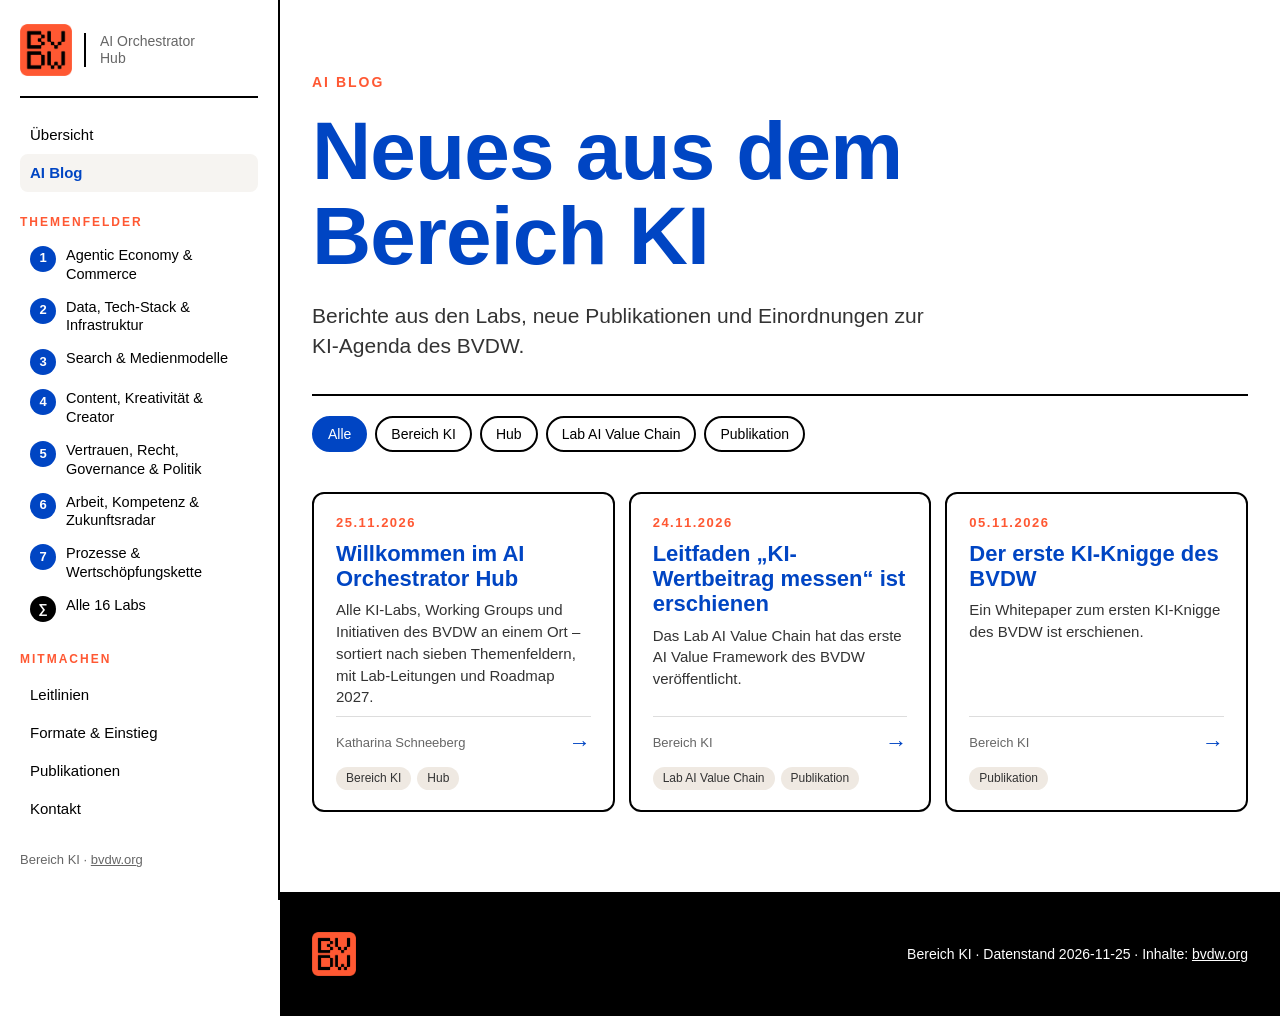
==== blog.html @ d3e9bbbf "AI Blog, Newsletter-Format entfernt Co-Authored-By: Claude Opus 5.5 <noreply@anthropic.com> Claude-S" ====
<!DOCTYPE html>
<html lang="de">
<head>
  <meta charset="utf-8">
  <meta name="viewport" content="width=device-width, initial-scale=1">
  <title>AI Blog · BVDW AI Orchestrator Hub</title>
  <link rel="icon" href="assets/favicon.png">
  <link rel="stylesheet" href="assets/style.css">
  <script src="assets/app.js" defer></script>
</head>
<body data-seite="blog">
  <div id="app"></div>
</body>
</html>
---- assets/style.css ----
/* BVDW AI Orchestrator Hub – Design angelehnt an „BVDW KI-Strategie 2027–2029“ */
@font-face {
  font-family: "PP Telegraf";
  src: url("../fonts/PPTelegraf-Regular.otf") format("opentype");
  font-weight: 400;
  font-display: swap;
}
@font-face {
  font-family: "PP Telegraf";
  src: url("../fonts/PPTelegraf-Ultrabold.otf") format("opentype");
  font-weight: 600 900;
  font-display: swap;
}

:root {
  --blau: #0045C3;
  --orange: #FF5833;
  --schwarz: #000;
  --weiss: #fff;
  --beige: #efe9e2;
  --beige-rand: #d6cec3;
  --grau: #666;
  --grau-hell: #f6f4f1;
  --ok: #1f7a4d;
  --font: "PP Telegraf", Arial, sans-serif;
}

* { box-sizing: border-box; }
html, body { margin: 0; }
body { font-family: var(--font); color: var(--schwarz); background: var(--weiss); line-height: 1.45; -webkit-font-smoothing: antialiased; }
a { color: inherit; }
b, strong, h1, h2, h3, h4 { font-weight: 700; }
.wrap { max-width: 1240px; margin: 0 auto; padding: 0 32px; }

/* Kopfleiste */
.topbar { display: flex; justify-content: space-between; align-items: center; gap: 24px; padding: 22px 0; border-bottom: 2px solid var(--schwarz); position: relative; z-index: 2; }
.logo-link { display: flex; align-items: center; gap: 14px; text-decoration: none; }
.logo { height: 34px; width: auto; display: block; }
.wortmarke { font-weight: 700; font-size: 30px; letter-spacing: .01em; line-height: 1; }
.logo-zusatz { font-size: 14px; color: var(--grau); border-left: 2px solid var(--schwarz); padding-left: 14px; line-height: 1.2; }
.topbar nav { display: flex; gap: 22px; flex-wrap: wrap; font-size: 15px; }
.topbar nav a { text-decoration: none; }
.topbar nav a:hover { color: var(--blau); }

/* Hero wie Cover der KI-Strategie */
.hero { position: relative; overflow: hidden; padding: 72px 0 64px; }
.hero-block { position: absolute; top: 0; right: max(32px, calc((100vw - 1240px) / 2 + 32px)); width: 300px; height: 330px; background: var(--blau); border-radius: 0 0 36px 36px; }
.hero-bild { position: absolute; top: 40px; right: max(32px, calc((100vw - 1240px) / 2 + 32px)); width: 290px; height: 500px; object-fit: contain; pointer-events: none; }
.hero-inhalt { position: relative; max-width: 760px; }
.eyebrow { font-weight: 700; font-size: 14px; letter-spacing: 2px; text-transform: uppercase; color: var(--orange); margin: 0 0 16px; }
h1 { font-size: clamp(40px, 6.4vw, 84px); line-height: 1.04; color: var(--blau); margin: 0 0 22px; letter-spacing: -.01em; }
.lead { font-size: 21px; color: #333; margin: 0; max-width: 640px; }
.kennzahlen { display: flex; gap: 0; margin-top: 44px; border-top: 2px solid var(--schwarz); max-width: 640px; }
.kennzahl { padding: 16px 32px 0 0; margin-right: 32px; }
.kennzahl b { display: block; font-size: 44px; line-height: 1; color: var(--blau); }
.kennzahl span { font-size: 14px; color: var(--grau); }

/* Filter */
.filter { display: flex; gap: 8px; flex-wrap: wrap; align-items: center; padding: 22px 0; border-top: 2px solid var(--schwarz); border-bottom: 2px solid var(--schwarz); position: sticky; top: 0; background: var(--weiss); z-index: 3; }
.chip { font: inherit; font-size: 14px; border: 2px solid var(--schwarz); background: var(--weiss); padding: 6px 14px; border-radius: 999px; cursor: pointer; color: var(--schwarz); }
.chip:hover { border-color: var(--blau); color: var(--blau); }
.chip[aria-pressed="true"] { background: var(--blau); border-color: var(--blau); color: var(--weiss); }
.suche { margin-left: auto; font: inherit; font-size: 14px; padding: 8px 16px; border-radius: 999px; border: 2px solid var(--schwarz); min-width: 240px; }
.suche:focus { outline: none; border-color: var(--blau); }

/* Themenfelder */
.feldgruppe { padding: 48px 0 8px; }
.feldkopf { display: flex; justify-content: space-between; align-items: flex-end; gap: 24px; margin-bottom: 18px; }
.feldkopf h2 { font-size: 30px; line-height: 1.15; color: var(--blau); margin: 0; }
.feldkopf p { margin: 6px 0 0; color: var(--grau); font-size: 16px; max-width: 760px; }
.feldnr { color: var(--orange); }

/* Kacheln wie Lab-Übersicht in der Strategie */
.kacheln { display: grid; grid-template-columns: repeat(auto-fill, minmax(262px, 1fr)); gap: 14px; }
.kachel {
  background: var(--weiss); border: 2px solid var(--schwarz); border-left: 10px solid var(--blau); border-radius: 12px;
  padding: 18px 20px; text-decoration: none; display: flex; flex-direction: column; gap: 8px; min-height: 200px;
  transition: transform .15s ease, box-shadow .15s ease;
}
.kachel:hover, .kachel:focus-visible { transform: translateY(-3px); box-shadow: 6px 6px 0 var(--blau); outline: none; }
.kachel .kopf { display: flex; justify-content: space-between; align-items: center; }
.nr { width: 38px; height: 38px; border-radius: 50%; background: var(--blau); color: var(--weiss); font-weight: 700; font-size: 18px; display: grid; place-items: center; flex: none; }
.kachel h3 { font-size: 21px; line-height: 1.15; margin: 4px 0 0; }
.kachel .heimat { color: var(--grau); font-size: 15px; margin: 0; }
.kachel .kurz { margin: 0; font-size: 15px; color: #333; }
.kachel .fuss { margin-top: auto; display: flex; justify-content: space-between; align-items: center; font-size: 13px; color: var(--grau); padding-top: 10px; border-top: 1px solid #ddd; }
.pfeil { font-size: 22px; color: var(--blau); font-weight: 700; }

.badge { display: inline-block; font-size: 12px; padding: 3px 10px; border-radius: 999px; border: 1.5px solid currentColor; white-space: nowrap; line-height: 1.3; }
.badge.aktiv, .badge.abgeschlossen { color: var(--ok); }
.badge.in-arbeit, .badge.im-aufbau { color: var(--blau); }
.badge.in-planung, .badge.in-klaerung { color: var(--orange); }
.badge.geplant, .badge.pausiert { color: var(--grau); }

/* Lab-Seite */
.zurueck { display: inline-block; margin-bottom: 26px; text-decoration: none; font-size: 15px; color: var(--blau); }
.lab-meta { display: flex; gap: 12px; align-items: center; flex-wrap: wrap; font-size: 17px; color: #333; margin-top: -6px; }
section.block { padding-top: 52px; }
section.block > h2 { font-size: 34px; color: var(--schwarz); margin: 0 0 6px; }
section.block > .unter { margin: 0 0 22px; color: var(--grau); }
.personen { display: grid; grid-template-columns: repeat(auto-fill, minmax(250px, 1fr)); gap: 14px; }
.person { border: 2px solid var(--schwarz); border-radius: 12px; padding: 18px 20px; }
.person .rolle { font-weight: 700; font-size: 12px; text-transform: uppercase; letter-spacing: 1.5px; color: var(--orange); }
.person .name { font-weight: 700; font-size: 21px; margin: 6px 0 2px; }
.person .firma { color: var(--grau); font-size: 15px; }
.ziele { list-style: none; padding: 0; margin: 0; display: grid; gap: 10px; }
.ziele li { background: var(--beige); border: 1px solid var(--beige-rand); border-radius: 12px; padding: 14px 18px 14px 50px; position: relative; font-size: 17px; }
.ziele li::before { content: "→"; position: absolute; left: 20px; font-weight: 700; color: var(--blau); }

.roadmap { display: grid; grid-template-columns: repeat(4, 1fr); gap: 12px; }
.quartal { background: var(--beige); border: 1px solid var(--beige-rand); border-radius: 20px; padding: 18px; min-height: 220px; display: flex; flex-direction: column; gap: 8px; }
.quartal h3 { margin: 0 0 4px; font-size: 26px; color: var(--blau); display: flex; justify-content: space-between; align-items: baseline; }
.quartal h3 small { font-weight: 400; font-size: 14px; color: var(--grau); }
.meilenstein { background: var(--weiss); border-radius: 10px; padding: 12px 14px; }
.meilenstein .typ { font-weight: 700; font-size: 11px; text-transform: uppercase; letter-spacing: 1.5px; color: var(--orange); }
.meilenstein .titel { font-weight: 700; font-size: 16px; margin: 3px 0 4px; line-height: 1.25; }
.meilenstein p { margin: 0 0 8px; font-size: 14px; color: #444; }
.meilenstein .wer { font-size: 12px; color: var(--grau); }
.leer { color: var(--grau); font-size: 14px; margin: 0; }
.hinweis { background: var(--beige); border: 1px solid var(--beige-rand); border-radius: 12px; padding: 16px 20px; font-size: 16px; color: #333; margin: 0; }

.aktionen { display: flex; gap: 12px; flex-wrap: wrap; margin-top: 30px; }
.btn { display: inline-flex; align-items: center; gap: 8px; text-decoration: none; font-size: 15px; font-weight: 700; padding: 12px 22px; border-radius: 999px; border: 2px solid var(--blau); background: var(--blau); color: var(--weiss); }
.btn:hover { background: var(--schwarz); border-color: var(--schwarz); }
.btn.sekundaer { background: var(--weiss); color: var(--schwarz); border-color: var(--schwarz); }
.btn.sekundaer:hover { color: var(--blau); border-color: var(--blau); background: var(--weiss); }

/* Fußzeile: dunkle Flächen sind schwarz */
footer { margin-top: 80px; background: var(--schwarz); color: var(--weiss); padding: 40px 0; font-size: 14px; }
footer .wrap { display: flex; justify-content: space-between; gap: 24px; flex-wrap: wrap; align-items: center; }
footer .wortmarke { font-size: 22px; }
footer a { color: var(--weiss); }

@media (max-width: 1000px) {
  .hero-block, .hero-bild { display: none; }
  .roadmap { grid-template-columns: repeat(2, 1fr); }
}
@media (max-width: 600px) {
  .roadmap { grid-template-columns: 1fr; }
  .suche { margin-left: 0; width: 100%; }
  .topbar nav { display: none; }
  .filter { position: static; }
}

/* Intro & Leitlinien */
.intro { padding: 8px 32px 24px; }
.intro-text { font-size: 22px; line-height: 1.4; max-width: 900px; margin: 0 0 28px; }
.leitlinien { display: grid; grid-template-columns: repeat(3, 1fr); gap: 12px; margin-bottom: 40px; }
.leitlinie { background: var(--beige); border: 1px solid var(--beige-rand); border-radius: 20px; padding: 20px 22px; }
.leitlinie h3 { color: var(--blau); font-size: 26px; margin: 12px 0 4px; }
.leitlinie p { margin: 0; color: #333; }

/* Blöcke Startseite */
section.block > h2, .block h2 { font-size: 38px; line-height: 1.1; margin: 0 0 22px; }
.formate { display: grid; grid-template-columns: repeat(3, 1fr); gap: 12px; }
.format { position: relative; display: flex; flex-direction: column; gap: 6px; text-decoration: none; border: 2px solid var(--schwarz); border-radius: 12px; padding: 18px 20px 40px; }
.format h3 { margin: 0; font-size: 19px; color: var(--blau); }
.format p { margin: 0; font-size: 15px; color: #333; }
.format .pfeil { position: absolute; right: 18px; bottom: 10px; }
a.format:hover { box-shadow: 6px 6px 0 var(--blau); }
.publis { border-top: 2px solid var(--schwarz); }
.publi { display: grid; grid-template-columns: 130px 1fr 30px; gap: 16px; align-items: center; padding: 16px 0; border-bottom: 1px solid #ccc; text-decoration: none; font-size: 18px; }
.publi .datum { color: var(--orange); font-weight: 700; font-size: 15px; }
.publi:hover .titel { color: var(--blau); }
.kontakt { background: var(--blau); color: var(--weiss); border-radius: 20px; padding: 36px 40px; display: flex; justify-content: space-between; align-items: center; gap: 24px; flex-wrap: wrap; }
.kontakt .eyebrow { color: var(--weiss); opacity: .8; }
.kontakt h2 { color: var(--weiss); margin: 0 0 8px !important; }
.kontakt p { margin: 0; font-size: 17px; }
.kontakt .btn { background: var(--weiss); color: var(--blau); border-color: var(--weiss); }
.kontakt .btn:hover { background: var(--schwarz); color: var(--weiss); border-color: var(--schwarz); }

/* Lab-Seite Ergänzungen */
.person.bvdw { border-color: var(--blau); }
.person.bvdw .rolle { color: var(--blau); }
.person a.firma { color: var(--blau); text-decoration: none; display: inline-block; margin-top: 2px; }
.person.leer-person { border-style: dashed; color: var(--grau); }
.termine { margin: 18px 0 0; font-size: 16px; }

@media (max-width: 1000px) { .formate { grid-template-columns: repeat(2, 1fr); } }
@media (max-width: 600px) { .leitlinien, .formate { grid-template-columns: 1fr; } .publi { grid-template-columns: 1fr 24px; } .publi .datum { grid-column: 1 / -1; } }

/* Visual Startseite: Netzwerk aus KI und Themenfeldern */
.hero-netz { position: absolute; top: 0; right: max(16px, calc((100vw - 1240px) / 2 + 16px)); width: 460px; height: 500px; overflow: visible; }
.netz-linie { stroke: #FF5833; stroke-width: 3; }
.netz-ring { stroke: #000; stroke-width: 1.5; stroke-dasharray: 4 6; opacity: .35; }
.netz-puls { fill: #fff; stroke: #FF5833; stroke-width: 2; }
.netz-halo { fill: none; stroke: #FF5833; stroke-width: 2; opacity: .5; transform-origin: 250px 290px; animation: halo 3.2s ease-out infinite; }
@keyframes halo { from { transform: scale(.85); opacity: .7; } to { transform: scale(1.35); opacity: 0; } }
.netz-ki { fill: #fff; font: 700 40px var(--font); text-anchor: middle; }
.netz-knoten circle { fill: #fff; stroke: #000; stroke-width: 2.5; }
.netz-knoten text { fill: var(--blau); font: 700 22px var(--font); text-anchor: middle; }
@media (prefers-reduced-motion: reduce) { .netz-halo { animation: none; } .netz-puls { display: none; } }
@media (max-width: 1000px) { .hero-netz { display: none; } }

/* Themenfelder als große Kacheln, Labs klappen darunter auf */
.felder-kopf { display: flex; justify-content: space-between; align-items: flex-end; gap: 24px; flex-wrap: wrap; padding-top: 24px; border-top: 2px solid var(--schwarz); margin-bottom: 22px; }
.felder-kopf h2 { font-size: 38px; line-height: 1.1; margin: 0 0 6px; }
.felder-kopf .unter { margin: 0; color: var(--grau); }
.felder-kopf .suche { margin-left: 0; }
.feldkacheln { display: grid; grid-template-columns: repeat(4, minmax(0, 1fr)); gap: 12px; }
.feldkachel {
  font: inherit; text-align: left; cursor: pointer; color: var(--schwarz);
  background: var(--beige); border: 1px solid var(--beige-rand); border-radius: 20px;
  padding: 22px 22px 18px; min-height: 250px; display: flex; flex-direction: column; gap: 10px;
  transition: transform .15s ease, box-shadow .15s ease, background .15s ease;
}
.feldkachel:hover { transform: translateY(-3px); box-shadow: 0 10px 24px rgba(0,0,0,.08); }
.feldkachel:focus-visible { outline: 3px solid var(--orange); outline-offset: 2px; }
.feldkachel-nr { font-weight: 700; font-size: 56px; line-height: .9; color: var(--orange); }
.feldkachel-name { hyphens: auto; overflow-wrap: break-word; font-weight: 700; font-size: 23px; line-height: 1.12; color: var(--blau); }
.feldkachel-frage { font-size: 15px; color: #444; line-height: 1.4; }
.feldkachel-fuss { margin-top: auto; display: flex; justify-content: space-between; align-items: center; padding-top: 12px; border-top: 1px solid var(--beige-rand); font-size: 14px; font-weight: 700; }
.feldkachel .pfeil { transition: transform .2s ease; }
.feldkachel.aktiv { background: var(--blau); border-color: var(--blau); color: var(--weiss); }
.feldkachel.aktiv .feldkachel-name, .feldkachel.aktiv .feldkachel-frage, .feldkachel.aktiv .pfeil { color: var(--weiss); }
.feldkachel.aktiv .feldkachel-fuss { border-color: rgba(255,255,255,.35); }
.feldkachel.aktiv .pfeil { transform: rotate(180deg); }
.feldkachel.alle { background: var(--weiss); border: 2px solid var(--schwarz); justify-content: flex-start; }
.feldkachel.alle .feldkachel-name { font-size: 30px; color: var(--schwarz); margin-top: 6px; }
.feldkachel.alle.aktiv { background: var(--schwarz); border-color: var(--schwarz); }
.feldkachel.alle.aktiv .feldkachel-name { color: var(--weiss); }
.feldkachel.gedimmt { opacity: .35; }
.feldkachel.treffer { box-shadow: 0 0 0 3px var(--orange); }
.feldpanel { margin-top: 14px; padding: 28px; border: 2px solid var(--blau); border-radius: 20px; scroll-margin-top: 16px; animation: aufklappen .25s ease-out; }
.feldpanel .feldkopf { margin-bottom: 20px; align-items: flex-start; }
.schliessen { font: inherit; font-size: 14px; font-weight: 700; background: var(--weiss); border: 2px solid var(--schwarz); border-radius: 999px; padding: 8px 16px; cursor: pointer; flex: none; }
.schliessen:hover { border-color: var(--blau); color: var(--blau); }
@keyframes aufklappen { from { opacity: 0; transform: translateY(-6px); } to { opacity: 1; transform: none; } }
@media (prefers-reduced-motion: reduce) { .feldpanel { animation: none; } .feldkachel { transition: none; } }
@media (max-width: 1000px) { .feldkacheln { grid-template-columns: repeat(2, minmax(0, 1fr)); } }
@media (max-width: 600px) { .feldkacheln { grid-template-columns: 1fr; } .feldkachel { min-height: 0; } .feldpanel { padding: 18px; } .felder-kopf .suche { width: 100%; } }

/* ---------- Layout mit Navigationsmenü links ---------- */
.layout { display: grid; grid-template-columns: 280px minmax(0, 1fr); min-height: 100vh; }
.sidebar { position: sticky; top: 0; height: 100vh; overflow-y: auto; border-right: 2px solid var(--schwarz); background: var(--weiss); padding: 24px 20px 28px; display: flex; flex-direction: column; z-index: 10; }
.sidebar-kopf { display: flex; justify-content: space-between; align-items: center; padding-bottom: 20px; border-bottom: 2px solid var(--schwarz); margin-bottom: 18px; }
.menue-knopf { display: none; font: inherit; font-weight: 700; font-size: 14px; background: var(--weiss); border: 2px solid var(--schwarz); border-radius: 999px; padding: 8px 16px; cursor: pointer; }
.sidebar-nav { display: flex; flex-direction: column; flex: 1; }
.sidebar-nav ul { list-style: none; margin: 0; padding: 0; }
.nav-titel { font-weight: 700; font-size: 12px; letter-spacing: 2px; text-transform: uppercase; color: var(--orange); margin: 22px 0 8px; }
.nav-haupt a { display: block; padding: 8px 10px; border-radius: 8px; text-decoration: none; font-size: 15px; }
.nav-haupt a:hover, .nav-haupt a.aktiv { background: var(--grau-hell); color: var(--blau); }
.nav-haupt a.aktiv { font-weight: 700; }
.nav-feld { display: grid; grid-template-columns: 26px 1fr; gap: 10px; align-items: start; padding: 7px 10px; border-radius: 8px; text-decoration: none; font-size: 14.5px; line-height: 1.3; }
.nav-feld:hover { background: var(--grau-hell); color: var(--blau); }
.nav-nr { width: 26px; height: 26px; border-radius: 50%; background: var(--blau); color: var(--weiss); font-weight: 700; font-size: 13px; display: grid; place-items: center; }
.nav-nr.alle { background: var(--schwarz); }
.nav-feld.aktiv { background: var(--blau); color: var(--weiss); font-weight: 700; }
.nav-feld.aktiv .nav-nr { background: var(--weiss); color: var(--blau); }
.nav-labs { margin: 4px 0 8px 22px !important; border-left: 2px solid var(--beige-rand); }
.nav-labs a { display: block; padding: 5px 12px; font-size: 13.5px; text-decoration: none; color: #333; line-height: 1.3; }
.nav-labs a:hover { color: var(--blau); }
.nav-labs a[aria-current="page"] { color: var(--blau); font-weight: 700; border-left: 3px solid var(--orange); margin-left: -2px; }
.nav-fuss { margin-top: auto; padding-top: 24px; font-size: 13px; color: var(--grau); }
.sidebar .logo-link { gap: 12px; }
.sidebar .wortmarke { font-size: 28px; }
.sidebar .logo { height: 52px; width: 52px; }

/* Inhalt: Hero-Grafiken relativ zum Inhaltsbereich */
.hero .wrap { position: relative; }
.hero-netz { right: 0; }
.hero-block, .hero-bild { right: 32px; }
.inhalt footer { margin-top: 80px; }

/* Leitlinien als Bildkacheln */
.leitlinie { padding: 0; overflow: hidden; border: 0; display: flex; flex-direction: column; }
.leitlinie-bild { height: 170px; display: grid; place-items: center; padding: 18px 18px 6px; }
.leitlinie-bild svg { width: 100%; height: 100%; max-width: 260px; overflow: visible; }
.leitlinie h3, .leitlinie p { padding: 0 24px; }
.leitlinie h3 { margin: 6px 0 4px; font-size: 30px; }
.leitlinie p { padding-bottom: 24px; }
.leitlinie.daten { background: var(--blau); color: var(--weiss); }
.leitlinie.kreativitaet { background: var(--orange); color: var(--schwarz); }
.leitlinie.verantwortung { background: var(--schwarz); color: var(--weiss); }
.leitlinie.daten h3, .leitlinie.daten p, .leitlinie.verantwortung h3, .leitlinie.verantwortung p { color: var(--weiss); }
.leitlinie.kreativitaet h3, .leitlinie.kreativitaet p { color: var(--schwarz); }

@media (max-width: 1200px) and (min-width: 901px) { .hero-netz { width: 360px; height: 390px; } .hero-inhalt { max-width: 560px; } }
@media (max-width: 900px) {
  .layout { grid-template-columns: minmax(0, 1fr); }
  h1 { font-size: clamp(34px, 10vw, 56px); overflow-wrap: break-word; hyphens: auto; }
  .wrap { padding: 0 20px; }
  .sidebar { position: sticky; top: 0; height: auto; border-right: 0; border-bottom: 2px solid var(--schwarz); padding: 14px 20px; }
  .sidebar-kopf { border-bottom: 0; padding-bottom: 0; margin-bottom: 0; }
  .menue-knopf { display: inline-block; }
  .sidebar-nav { display: none; }
  .sidebar.offen { max-height: 100vh; overflow-y: auto; }
  .sidebar.offen .sidebar-nav { display: flex; padding-top: 10px; }
  .hero-netz { display: none; }
}
@media (max-width: 700px) { .leitlinien { grid-template-columns: 1fr; } }
body { overflow-x: clip; }
footer .logo { height: 44px; width: 44px; }

/* ---------- AI Blog ---------- */
.blog-hero { padding-bottom: 32px; }
.blog-filter { display: flex; gap: 8px; flex-wrap: wrap; padding: 20px 0; border-top: 2px solid var(--schwarz); margin-bottom: 20px; }
.blogliste { display: grid; grid-template-columns: repeat(3, minmax(0, 1fr)); gap: 14px; }
.blogkarte { display: flex; flex-direction: column; gap: 8px; text-decoration: none; border: 2px solid var(--schwarz); border-radius: 12px; padding: 20px 22px; min-height: 220px; transition: transform .15s ease, box-shadow .15s ease; }
.blogkarte:hover, .blogkarte:focus-visible { transform: translateY(-3px); box-shadow: 6px 6px 0 var(--orange); outline: none; }
.blog-datum { font-weight: 700; font-size: 13px; letter-spacing: 1.5px; color: var(--orange); }
.blogkarte h3 { margin: 0; font-size: 22px; line-height: 1.15; color: var(--blau); }
.blogkarte p { margin: 0; font-size: 15px; color: #333; }
.blog-fuss { margin-top: auto; display: flex; justify-content: space-between; align-items: center; padding-top: 10px; border-top: 1px solid #ddd; font-size: 13px; color: var(--grau); }
.blog-tags { display: flex; gap: 6px; flex-wrap: wrap; }
.tag { font-size: 12px; padding: 3px 10px; border-radius: 999px; background: var(--beige); color: #333; }
.beitrag { padding-top: 56px; max-width: 820px; margin-left: 0; }
.beitrag h1 { font-size: clamp(36px, 5vw, 60px); }
.beitrag .lead { margin-bottom: 8px; }
.beitrag-text { font-size: 18px; line-height: 1.65; padding-top: 24px; margin-top: 24px; border-top: 2px solid var(--schwarz); }
.beitrag-text h2 { font-size: 30px; color: var(--blau); margin: 36px 0 10px; line-height: 1.15; }
.beitrag-text h3 { font-size: 22px; margin: 28px 0 8px; }
.beitrag-text h4 { font-size: 18px; margin: 22px 0 6px; }
.beitrag-text a { color: var(--blau); }
.beitrag-text ul, .beitrag-text ol { padding-left: 22px; }
.beitrag-text li { margin: 6px 0; }
.beitrag-text li::marker { color: var(--orange); }
.beitrag-text blockquote { margin: 24px 0; padding: 14px 22px; border-left: 6px solid var(--orange); background: var(--beige); border-radius: 0 12px 12px 0; font-size: 20px; }
.beitrag-text img { max-width: 100%; border-radius: 12px; }
.beitrag-text code { background: var(--grau-hell); padding: 1px 6px; border-radius: 4px; font-size: .9em; }
.beitrag .blog-tags { margin-top: 32px; }
@media (max-width: 1000px) { .blogliste { grid-template-columns: repeat(2, minmax(0, 1fr)); } }
@media (max-width: 600px) { .blogliste, .formate { grid-template-columns: 1fr; } }
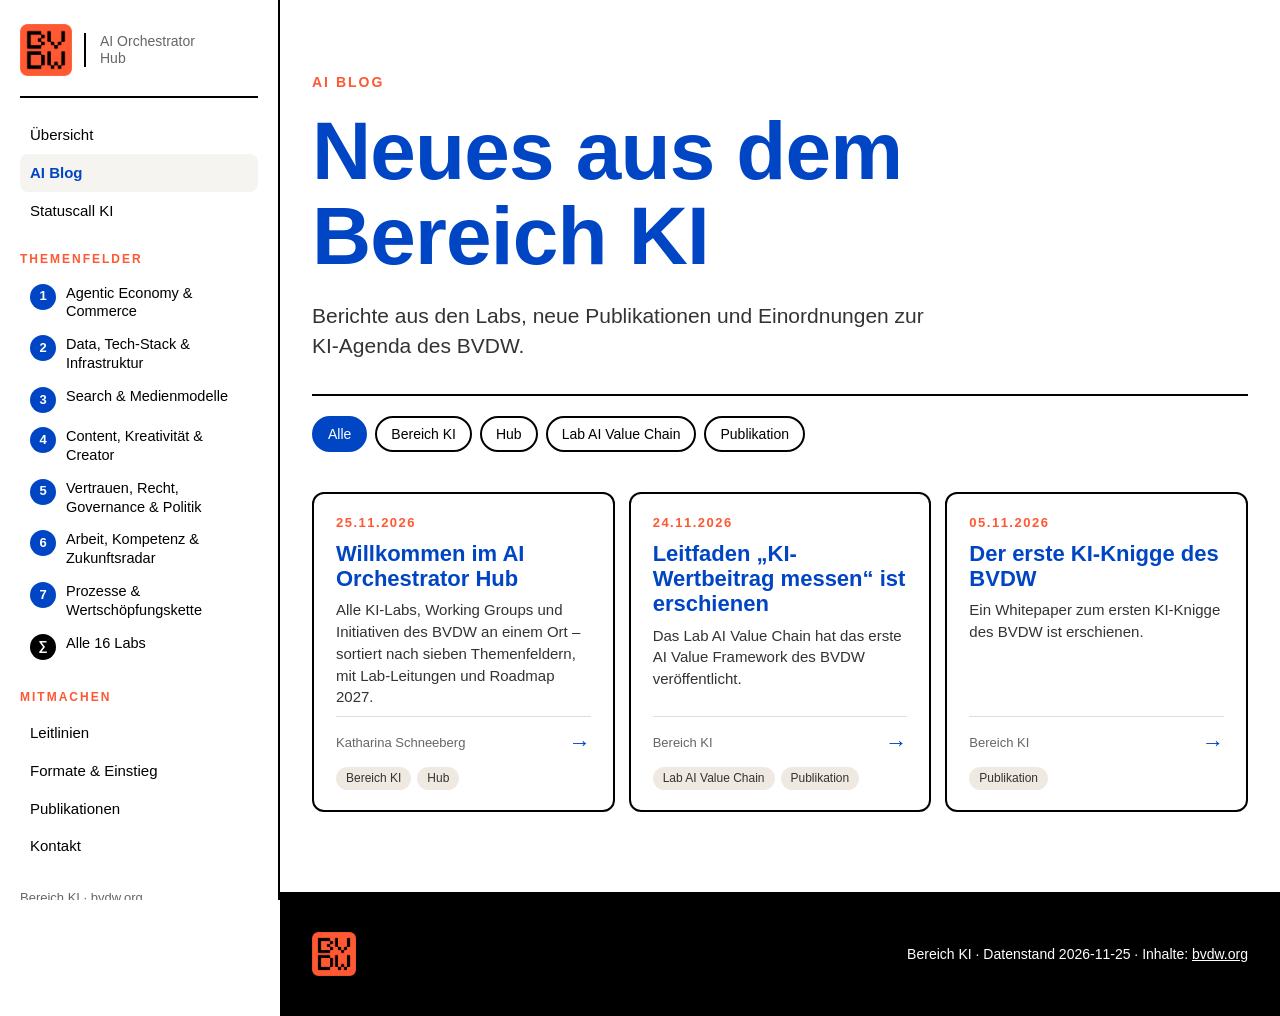
==== commit 60b2c122: "Lab-Seiten: eigenes Themen-Visual pro Lab, keine Schrift über Visuals Co-Authored-By: Claude Opus 5." ====
--- a/blog.html
+++ b/blog.html
@@ -6,6 +6,7 @@
   <title>AI Blog · BVDW AI Orchestrator Hub</title>
   <link rel="icon" href="assets/favicon.png">
   <link rel="stylesheet" href="assets/style.css">
+  <script src="assets/lab-visuals.js" defer></script>
   <script src="assets/app.js" defer></script>
 </head>
 <body data-seite="blog">
--- a/assets/style.css
+++ b/assets/style.css
@@ -321,3 +321,57 @@
 .beitrag .blog-tags { margin-top: 32px; }
 @media (max-width: 1000px) { .blogliste { grid-template-columns: repeat(2, minmax(0, 1fr)); } }
 @media (max-width: 600px) { .blogliste, .formate { grid-template-columns: 1fr; } }
+
+/* ---------- Statuscall KI ---------- */
+.sc-infos { display: flex; gap: 12px; flex-wrap: wrap; margin-top: 28px; }
+.sc-info { border: 2px solid var(--schwarz); border-radius: 12px; padding: 12px 18px; display: flex; flex-direction: column; gap: 2px; }
+.sc-info.naechster { background: var(--blau); border-color: var(--blau); color: var(--weiss); }
+.sc-info.naechster .sc-info-label { color: var(--weiss); opacity: .8; }
+.sc-info-label { font-weight: 700; font-size: 11px; letter-spacing: 1.5px; text-transform: uppercase; color: var(--orange); }
+.sc-info b { font-size: 17px; }
+.sc-liste { display: flex; flex-direction: column; gap: 10px; }
+.sc-termin { border: 2px solid var(--schwarz); border-radius: 14px; background: var(--weiss); scroll-margin-top: 16px; }
+.sc-termin[open] { border-color: var(--blau); }
+.sc-termin.sonder { border-style: dashed; }
+.sc-termin summary { list-style: none; cursor: pointer; display: grid; grid-template-columns: 92px minmax(0, 1fr) 30px; gap: 18px; align-items: center; padding: 16px 20px; }
+.sc-termin summary::-webkit-details-marker { display: none; }
+.sc-termin summary:focus-visible { outline: 3px solid var(--orange); outline-offset: 2px; border-radius: 12px; }
+.sc-datum { display: flex; flex-direction: column; align-items: center; justify-content: center; background: var(--beige); border-radius: 10px; padding: 8px 4px; line-height: 1; }
+.sc-datum b { font-size: 34px; color: var(--blau); }
+.sc-datum span { font-size: 13px; margin-top: 4px; color: #333; white-space: nowrap; }
+.sc-termin[open] .sc-datum { background: var(--blau); }
+.sc-termin[open] .sc-datum b, .sc-termin[open] .sc-datum span { color: var(--weiss); }
+.sc-kopf { display: flex; flex-direction: column; gap: 8px; min-width: 0; }
+.sc-titel { font-weight: 700; font-size: 20px; }
+.sc-wt { font-weight: 400; color: var(--grau); font-size: 16px; }
+.sc-themen { display: flex; gap: 6px; flex-wrap: wrap; }
+.sc-termin summary .pfeil { transition: transform .2s ease; justify-self: end; }
+.sc-termin[open] summary .pfeil { transform: rotate(180deg); }
+.sc-inhalt { padding: 4px 24px 24px 130px; font-size: 15.5px; line-height: 1.55; overflow-wrap: anywhere; }
+.sc-inhalt a { color: var(--blau); }
+.sc-inhalt p { margin: 6px 0; }
+.sc-h { font-size: 20px; color: var(--blau); margin: 26px 0 8px; padding-top: 14px; border-top: 1px solid #ddd; text-transform: none; }
+.sc-inhalt > .sc-h:first-child { border-top: 0; padding-top: 0; margin-top: 8px; }
+.sc-li { position: relative; padding-left: calc(18px + var(--lvl) * 22px); margin: 5px 0; }
+.sc-li::before { content: ""; position: absolute; left: calc(var(--lvl) * 22px + 2px); top: .6em; width: 7px; height: 7px; border-radius: 50%; background: var(--orange); }
+.sc-li[style*="--lvl:1"]::before, .sc-li[style*="--lvl:2"]::before { background: var(--blau); width: 5px; height: 5px; }
+.sc-li.fett { font-weight: 700; }
+.sc-tabelle { border: 1px solid var(--beige-rand); border-radius: 12px; overflow: hidden; margin: 10px 0; }
+.sc-zeile { display: grid; grid-template-columns: minmax(110px, 22%) repeat(auto-fit, minmax(0, 1fr)); gap: 14px; padding: 9px 14px; border-top: 1px solid var(--beige-rand); }
+.sc-zeile:first-child { border-top: 0; }
+.sc-key { font-weight: 700; color: var(--blau); }
+.sc-karte { background: var(--beige); border-radius: 12px; padding: 14px 18px; margin: 10px 0; display: flex; flex-direction: column; gap: 8px; }
+.sc-karte strong { color: var(--schwarz); }
+@media (max-width: 700px) {
+  .sc-termin summary { grid-template-columns: 70px minmax(0, 1fr) 20px; gap: 12px; padding: 12px; }
+  .sc-datum b { font-size: 26px; }
+  .sc-inhalt { padding: 4px 16px 18px; }
+  .sc-zeile { grid-template-columns: 1fr; gap: 2px; }
+}
+
+/* Keine Schrift über dem Visual: Textspalte endet vor der Grafik */
+.hero-netz ~ .hero-inhalt { max-width: calc(100% - 480px); }
+.hero h1 { hyphens: auto; overflow-wrap: break-word; }
+.hero-netz ~ .hero-inhalt h1 { font-size: clamp(38px, 4.6vw, 76px); }
+@media (max-width: 1200px) and (min-width: 901px) { .hero-netz ~ .hero-inhalt { max-width: calc(100% - 380px); } }
+@media (max-width: 900px) { .hero-netz ~ .hero-inhalt { max-width: none; } }
